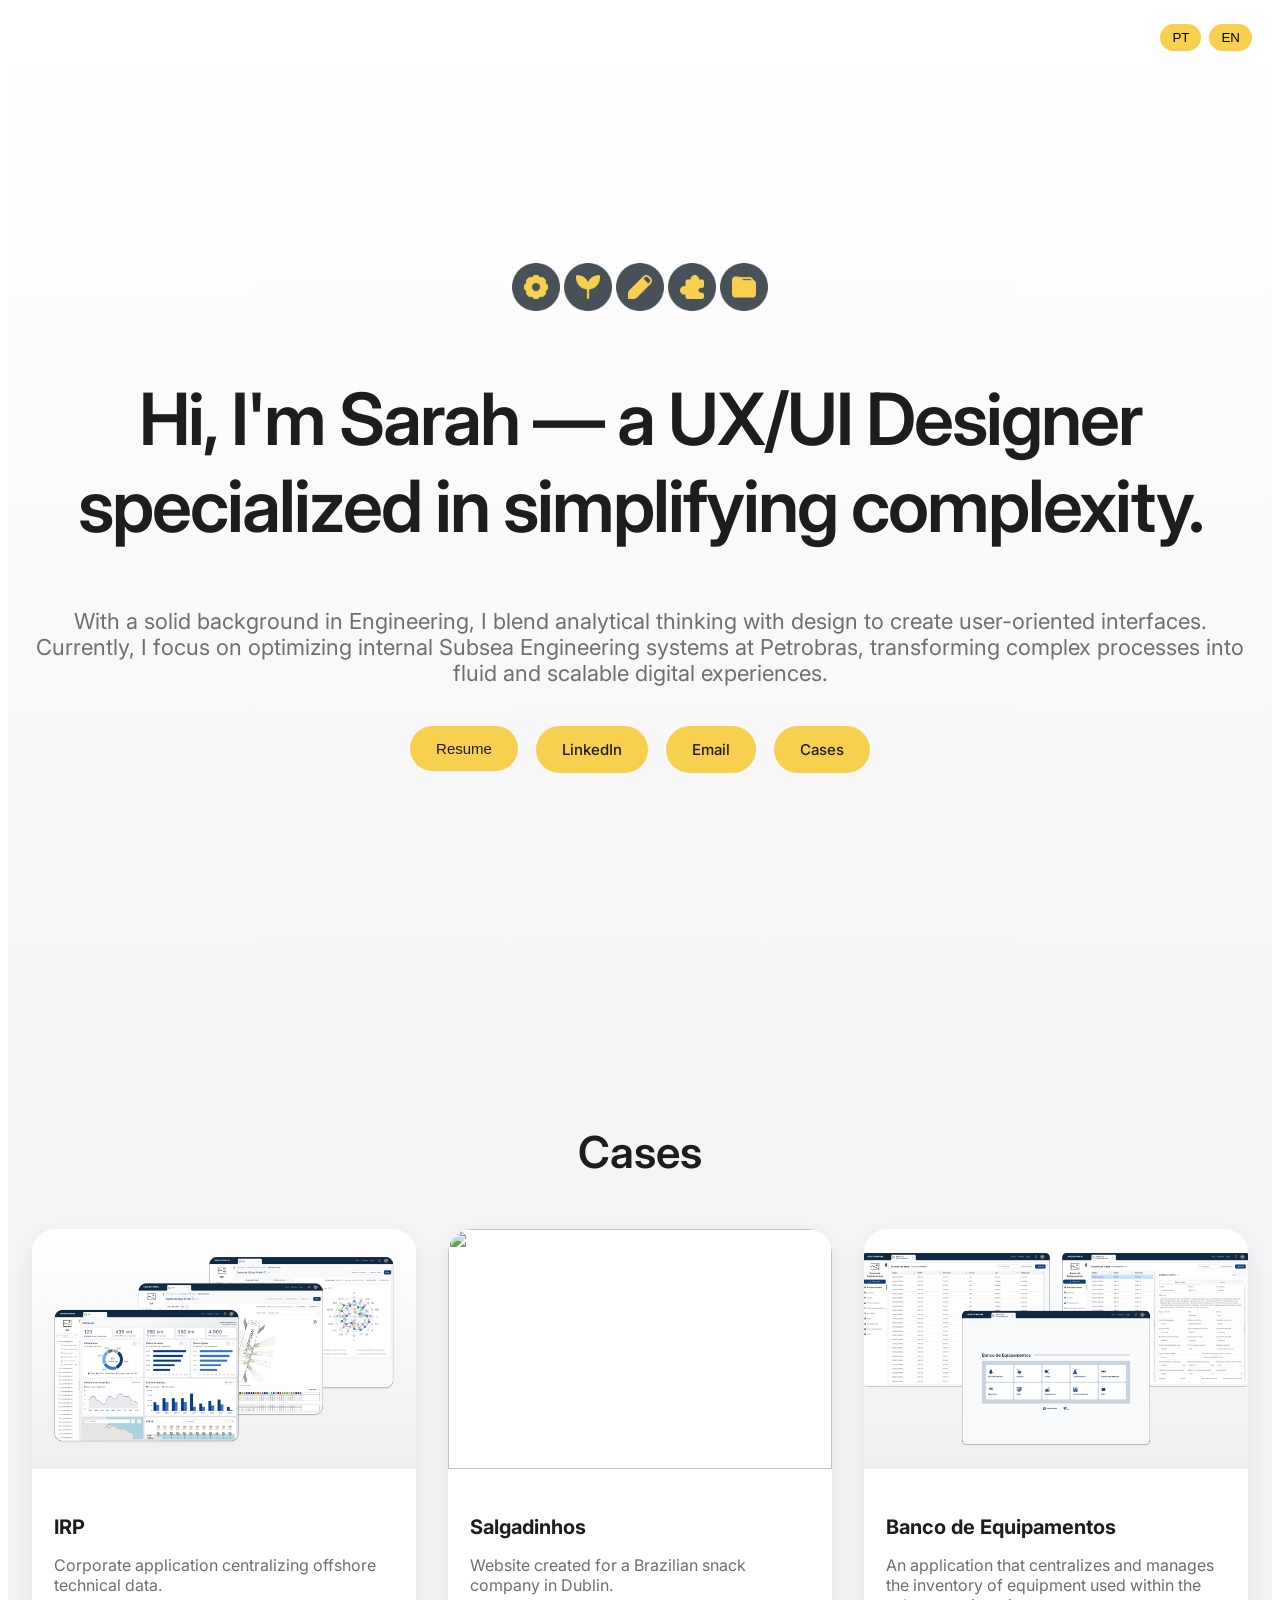
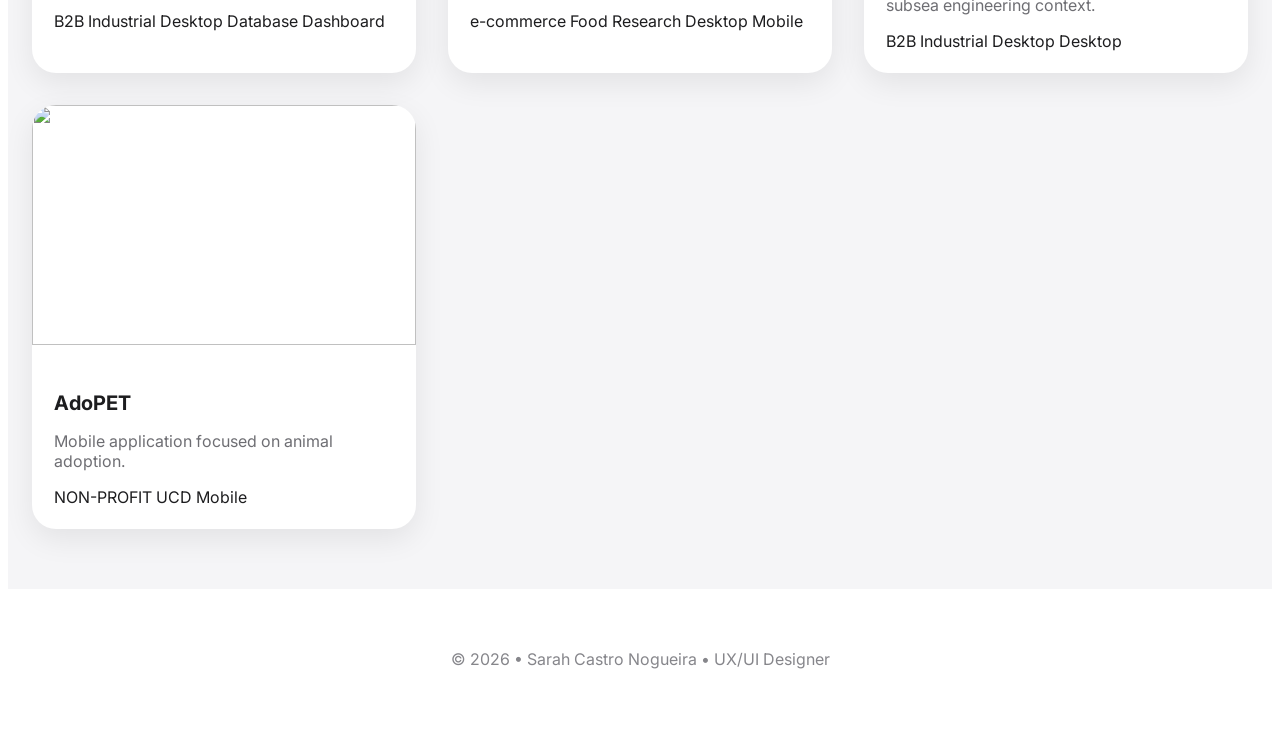
==== index.html @ 585e1e1d "Update index.html" ====
<!DOCTYPE html>
<html lang="pt-br">
<head>
  <meta charset="UTF-8" />
  <meta name="viewport" content="width=device-width, initial-scale=1.0" />
  <title>Sarah Castro Nogueira • UX/UI Designer</title>
  <link rel="icon" type="image/png" href="favicon.png">

  <link href="https://fonts.googleapis.com/css2?family=Inter:wght@300;400;500;600&display=swap" rel="stylesheet">
  <link rel="stylesheet" href="style.css">
</head>

<body>

<div class="lang-switch">
  <button onclick="setLanguage('pt')">PT</button>
  <button onclick="setLanguage('en')">EN</button>
</div>

<section class="hero">
  <div class="container">

    <div class="icon-row">
      <img src="image-Engineering.png">
      <img src="image-Sustainability.png">
      <img src="image-Design.png">
      <img src="image-Solutions.png">
      <img src="image-Management.png">
    </div>

    <h1 data-i18n="hero_title"></h1>
    <p data-i18n="hero_sub"></p>

    <div class="hero-actions">
            <div class="dropdown">
  <button class="dropbtn" data-i18n="cv">Resume</button>
    <div class="dropdown-content">
    <a href="https://drive.google.com/file/d/1L46-MlO4tHDO_72W3i-Ymwg4G2fMyzJW/view?usp=sharing" target="_blank">Português</a>
    <a href="https://drive.google.com/file/d/1oQ5038SwBRuhXYV5HPXPk_GtDbS1uqzY/view?usp=sharing" target="_blank">English</a>
  </div>
</div>
      <a href="https://www.linkedin.com/in/sarahcnog/" target="_blank" class="btn primary" data-i18n="linkedin"></a>
      <a href="mailto:sarahcnog@gmail.com" class="btn primary" data-i18n="email"></a>
      <a class="btn primary" href="#cases" data-i18n="explore">Cases</a>
    </div>

  </div>
</section>

<section class="projects" id="cases">
  <div class="container">
    <h2 class="section-title" data-i18n="projects"></h2>

    <div class="projects-grid">

      <div class="card">
        <a href="https://www.figma.com/proto/NJnjLBftDv7B8XR4cuwBN4/Portfolio---Sarah-Castro-Nogueira?page-id=55%3A22857&node-id=567-23950&p=f&viewport=1356%2C630%2C0.16&t=QEoSPjgfVkLQR8lM-1&scaling=min-zoom&content-scaling=fixed&starting-point-node-id=567%3A23950&show-proto-sidebar=1" target="_blank">
          <img src="project-irp.png">
        </a>
        <div class="card-content">
          <h3 data-i18n="proj5_title"></h3>
          <p data-i18n="proj5_desc"></p>
          <div class="tags">
            <span class="tag1">B2B</span>
  <span class="tag2">Industrial</span>
             <span class="tag3">Desktop</span>
  <span class="tag4">Database</span>
  <span class="tag5">Dashboard</span>
</div>
        </div>
      </div>

      <div class="card">
        <a href="https://www.figma.com/proto/NJnjLBftDv7B8XR4cuwBN4/Portfolio---Sarah-Castro-Nogueira?page-id=9%3A4059&node-id=9-4077&p=f&viewport=492%2C362%2C0.03&t=E2suJfeJbgBJaHYk-1&scaling=min-zoom&content-scaling=fixed&starting-point-node-id=9%3A4077&show-proto-sidebar=1" target="_blank">
          <img src="project-salgadinhos.png">
        </a>
        <div class="card-content">
          <h3 data-i18n="proj4_title"></h3>
          <p data-i18n="proj4_desc"></p>
           <div class="tags">
          <span class="tag1">e-commerce</span>
  <span class="tag2">Food</span>
             <span class="tag3">Research</span>
  <span class="tag4">Desktop</span>
  <span class="tag5">Mobile</span>
</div>
        </div>
      </div>

            <div class="card">
        <a href="https://www.figma.com/proto/NJnjLBftDv7B8XR4cuwBN4/Portfolio---Sarah-Castro-Nogueira?page-id=59%3A26828&node-id=794-104175&viewport=2172%2C4866%2C0.56&t=kW4NEYC1IwW0KfHO-1&scaling=min-zoom&content-scaling=fixed&starting-point-node-id=794%3A104175&show-proto-sidebar=1" target="_blank">
          <img src="project-bancodeequipamentos.png">
        </a>
        <div class="card-content">
          <h3 data-i18n="proj2_title"></h3>
          <p data-i18n="proj2_desc"></p>
          <div class="tags">
          <span class="tag1">B2B</span>
  <span class="tag2">Industrial</span>
             <span class="tag3">Desktop</span>
  <span class="tag4">Desktop</span>
</div>
        </div>
      </div>

      <div class="card">
        <a href="https://www.figma.com/proto/NJnjLBftDv7B8XR4cuwBN4/Portfolio---Sarah-Castro-Nogueira?page-id=70%3A24372&node-id=140-18151&p=f&viewport=604%2C309%2C0.02&t=1E8a7BZuE2roXw9u-1&scaling=min-zoom&content-scaling=fixed&starting-point-node-id=140%3A18151&show-proto-sidebar=1" target="_blank">
          <img src="project-adopet.png">
        </a>
        <div class="card-content">
          <h3 data-i18n="proj1_title"></h3>
          <p data-i18n="proj1_desc"></p>
          <div class="tags">
          <span class="tag1">NON-PROFIT</span>
  <span class="tag2">UCD</span>
             <span class="tag3">Mobile</span>
</div>
        </div>
      </div>

    </div>
  </div>
</section>

<footer>© 2026 • Sarah Castro Nogueira • UX/UI Designer</footer>

<script>
const translations = {
  en: {
    hero_title: "Hi, I'm Sarah — a UX/UI Designer specialized in simplifying complexity.",
    hero_sub: "With a solid background in Engineering, I blend analytical thinking with design to create user-oriented interfaces. Currently, I focus on optimizing internal Subsea Engineering systems at Petrobras, transforming complex processes into fluid and scalable digital experiences.",
    cv: "Resume",
    linkedin: "LinkedIn",
    email: "Email",
    projects: "Cases",
    explore: "Cases",
    proj1_title: "AdoPET",
    proj1_desc: "Mobile application focused on animal adoption.",
    proj2_title: "Banco de Equipamentos",
    proj2_desc: "An application that centralizes and manages the inventory of equipment used within the subsea engineering context.",
    proj3_title: "Subsea Power",
    proj3_desc: "Text",
    proj4_title: "Salgadinhos",
    proj4_desc: "Website created for a Brazilian snack company in Dublin.",
    proj5_title: "IRP",
    proj5_desc: "Corporate application centralizing offshore technical data.",
    proj6_title: "Insumos",
    proj6_desc: "Text",
    proj8_title: "Painel de Tecnologias",
    proj8_desc: "Text",
  },
  pt: {
    hero_title: "Oi, eu sou a Sarah — UX/UI Designer especializada em simplificar a complexidade.",
    hero_sub: "Com base sólida em Engenharia, uno o pensamento analítico ao design para criar interfaces orientadas a usuários. Atualmente, foco em otimizar sistemas internos de Engenharia Submarina na Petrobras, transformando processos complexos em experiências digitais fluidas e escaláveis.",
    cv: "Currículo",
    linkedin: "LinkedIn",
    email: "E-mail",
    projects: "Cases",
    explore: "Cases",
    proj1_title: "AdoPET",
    proj1_desc: "Aplicativo mobile focado em adoção de animais.",
    proj2_title: "Banco de Equipamentos",
    proj2_desc: "Aplicação que centraliza e gerencia o acervo de equipamentos utilizados no contexto da engenharia submarina.",
    proj3_title: "Subsea Power",
    proj3_desc: "Texto",
    proj4_title: "Salgadinhos",
    proj4_desc: "Site criado para uma empresa brasileira de salgados em Dublin.",
    proj5_title: "IRP",
    proj5_desc: "Aplicação corporativa para centralização de dados técnicos offshore.",
    proj6_title: "Insumos",
    proj6_desc: "Texto",
    proj7_title: "Módulo Conceitual",
    proj7_desc: "Texto",
    proj8_title: "Painel de Tecnologias",
    proj8_desc: "Texto",
  }
};

function setLanguage(lang) {
  document.querySelectorAll("[data-i18n]").forEach(el => {
    const key = el.getAttribute("data-i18n");
    el.innerText = translations[lang][key];
  });
  localStorage.setItem("lang", lang);
}

setLanguage(localStorage.getItem("lang") || "en");
</script>

</body>
</html>
---- style.css ----
body {
      font-family: -apple-system, BlinkMacSystemFont, 'Inter', sans-serif;
      background: #ffffff;
      color: #1d1d1f;
      -webkit-font-smoothing: antialiased;
      overflow-x: hidden;
    }

    section {
      min-height: 100vh;
      display: flex;
      align-items: center;
      justify-content: center;
      padding: 60px 24px;
    }

    .container {
      max-width: 1400px;
      width: 100%;
      margin: 0 auto;
    }

    /* HERO */
    .hero {
      text-align: center;
      background: linear-gradient(180deg, #ffffff 0%, #f5f5f7 100%);
    }

    .hero h1 {
      font-size: 72px;
      font-weight: 600;
      letter-spacing: -2px;
    }

    .hero p {
      font-size: 22px;
      color: #6e6e73;
      margin-top: 24px;
      margin-inline: auto;
    }

    .hero-actions {
      margin-top: 40px;
      display: flex;
      justify-content: center;
      gap: 18px;
      flex-wrap: wrap;
    }

.icon-row {
  gap: 16px; /* espaço entre ícones */
  align-items: center;
}

.icon-row img {
  width: 48px;  /* tamanho do ícone */
  height: 48px;
  object-fit: contain;
}

    .btn {
      padding: 14px 26px;
      border-radius: 999px;
      font-size: 15px;
      font-weight: 500;
      text-decoration: none;
      transition: all 0.25s ease;
    }

    .btn.primary { background: #F8D04F; color: #1d1d1f; }
    .btn.secondary { border: 1px solid #d2d2d7; color: #1d1d1f; }
    .btn.ghost { color: #F8D04F; }

    .btn:hover { transform: translateY(-8px); }

.dropdown {
  position: relative;
  display: inline-block;
}

.dropbtn {
  background-color: #F8D04F;
  color: #1d1d1f;
  padding: 14px 26px;
  border: none;
  cursor: pointer;
  font-size: 15px;
      font-weight: 500;
  border-radius: 999px;
}

.dropdown-content {
  display: none;
  position: absolute;
  top: calc(100% + 4px); /* <-- cria espaço de 10px */
  left: 50%;
  transform: translateX(-50%);
  background-color: white;
  min-width: 140px;
  box-shadow: 0 8px 16px rgba(0,0,0,0.1);
  border-radius: 24px;
  overflow: hidden;
  text-align: center;
  font-size: 15px;
}

.dropdown-content a {
  background-color: #F8D04F;
  color: #1d1d1f;
  padding: 14px 26px;
  display: block;
  text-decoration: none;
}

.dropdown-content a:hover {
  background-color: #1d1d1f;
  color: #F8D04F;
}

.dropdown:hover { 
  transform: translateY(-8px);
}

.dropdown:hover .dropdown-content { 
  display: block;
}

    .section-title {
      font-size: 44px;
      font-weight: 600;
      text-align: center;
      margin-bottom: 50px;
    }

    /* PROJECTS */
    .projects { background: #f5f5f7; }

    .projects-grid {
      display: grid;
      grid-template-columns: repeat(3, 1fr);
      gap: 32px;
    }

    .card {
      background: #fff;
      border-radius: 24px;
      overflow: hidden;
      box-shadow: 0 10px 30px rgba(0,0,0,0.08);
      transition: .3s;
    }

    .card:hover { transform: translateY(-8px); }

    .card img { width: 100%; height: 240px; object-fit: cover; }

    .card-content { padding: 22px; }
    .card h3 { font-size: 20px; margin-bottom: 6px; }
    .card p { color: #6e6e73; }

.tag {
  background: white;
  color: #747474;
  padding: 6px 12px;
  border-radius: 50px;
  border: 1px solid #747474;
  font-size: 11px;
  letter-spacing: 0.5px;
  text-transform: uppercase;
}

    /* WHAT */
    .what-grid {
      display: grid;
      grid-template-columns: repeat(3, 1fr);
      gap: 28px;
    }

    .what-item {
      padding: 28px;
      border-radius: 20px;
      background: #fafafa;
      border: 1px solid #e5e5e7;
    }

    /* HOW */
    .how { background: #f5f5f7; }

    .steps {
      display: grid;
      grid-template-columns: repeat(4, 1fr);
      gap: 24px;
    }

    .step {
      background: #fff;
      border-radius: 20px;
      padding: 24px;
      border: 1px solid #e5e5e7;
    }

    /* ABOUT */
    .about p {
      font-size: 26px;
      text-align: center;
      max-width: 800px;
      margin: auto;
    }

    footer {
      text-align: center;
      padding: 60px 20px;
      color: #86868b;
    }

    /* LANGUAGE SWITCH */
    .lang-switch {
      position: fixed;
      top: 24px;
      right: 28px;
      display: flex;
      gap: 8px;
    }

    .lang-switch button {
      border: none;
      background: #F8D04F;
      padding: 6px 12px;
      border-radius: 999px;
      cursor: pointer;
    }

    .lang-switch button:hover {
      background: #485157;
      color: #F8D04F;
    }

  .lang-switch button:active {
      background: #485157;
      color: #F8D04F;
    }
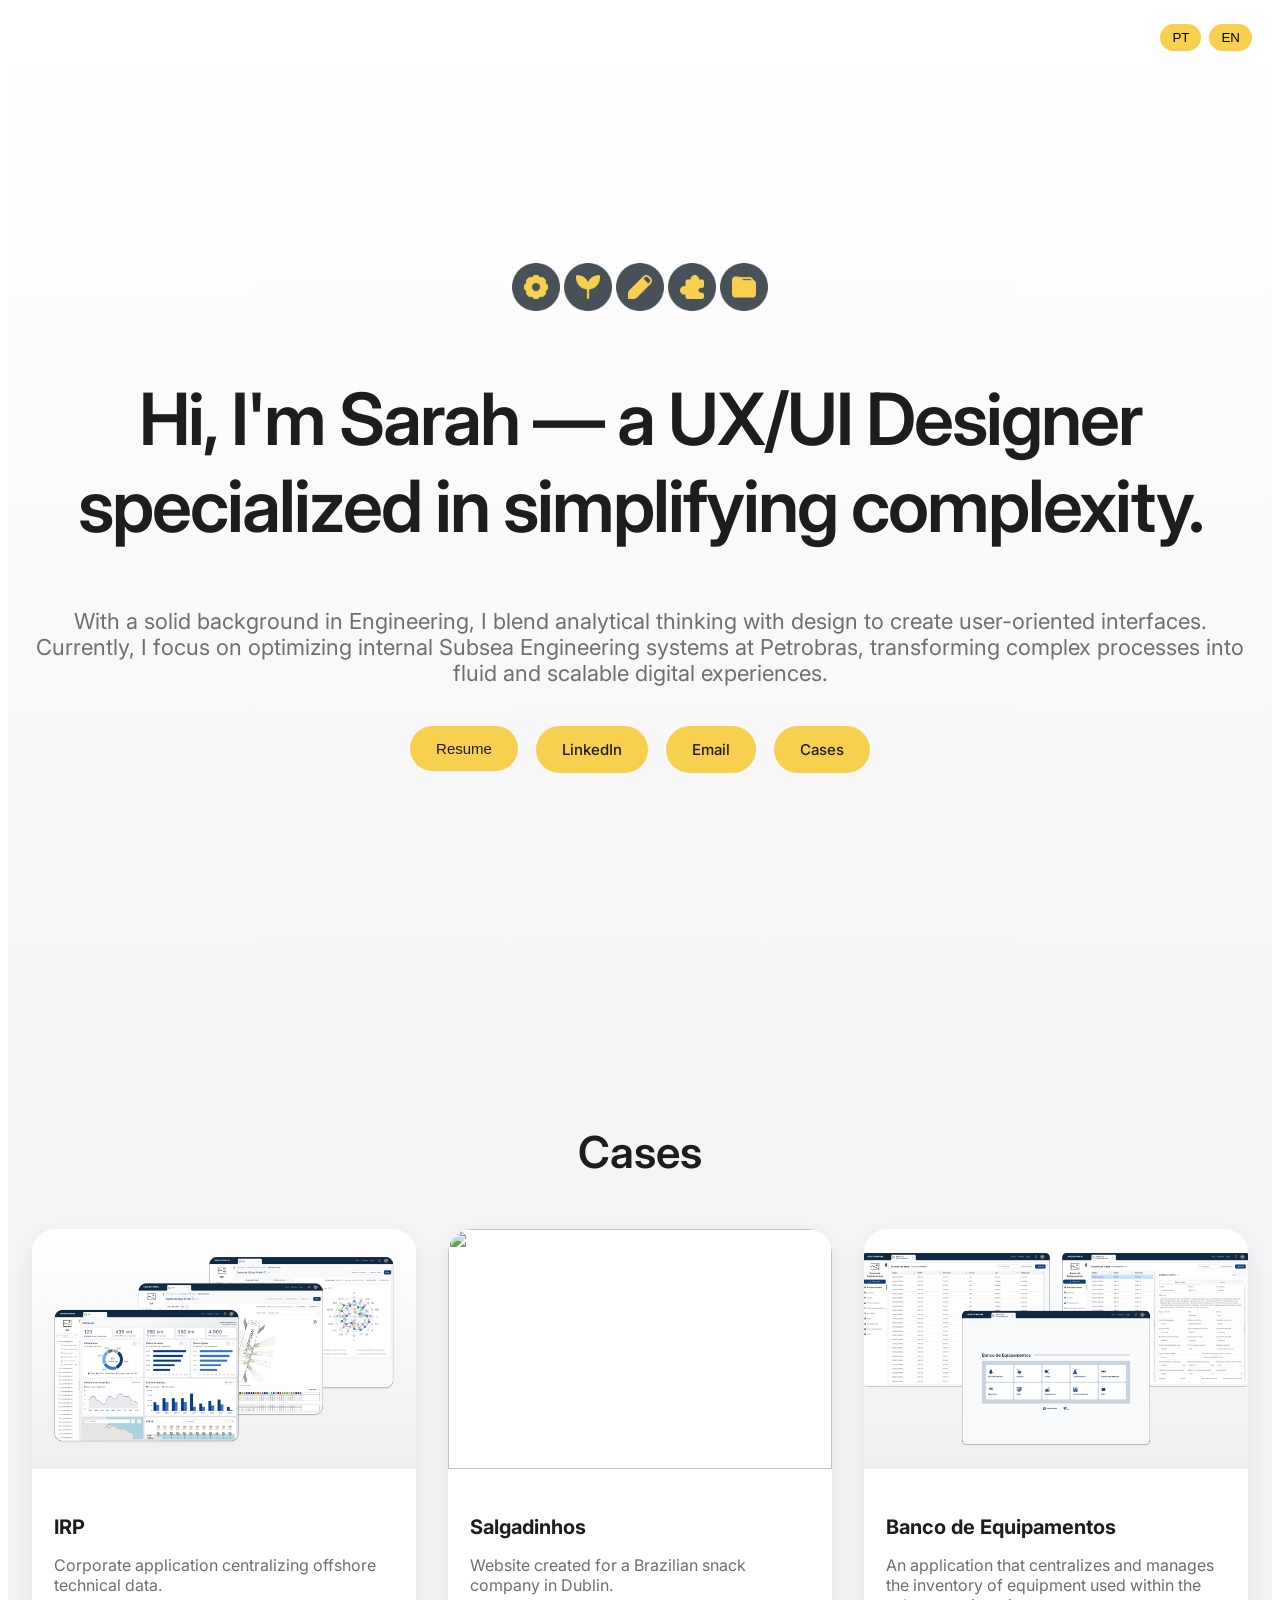
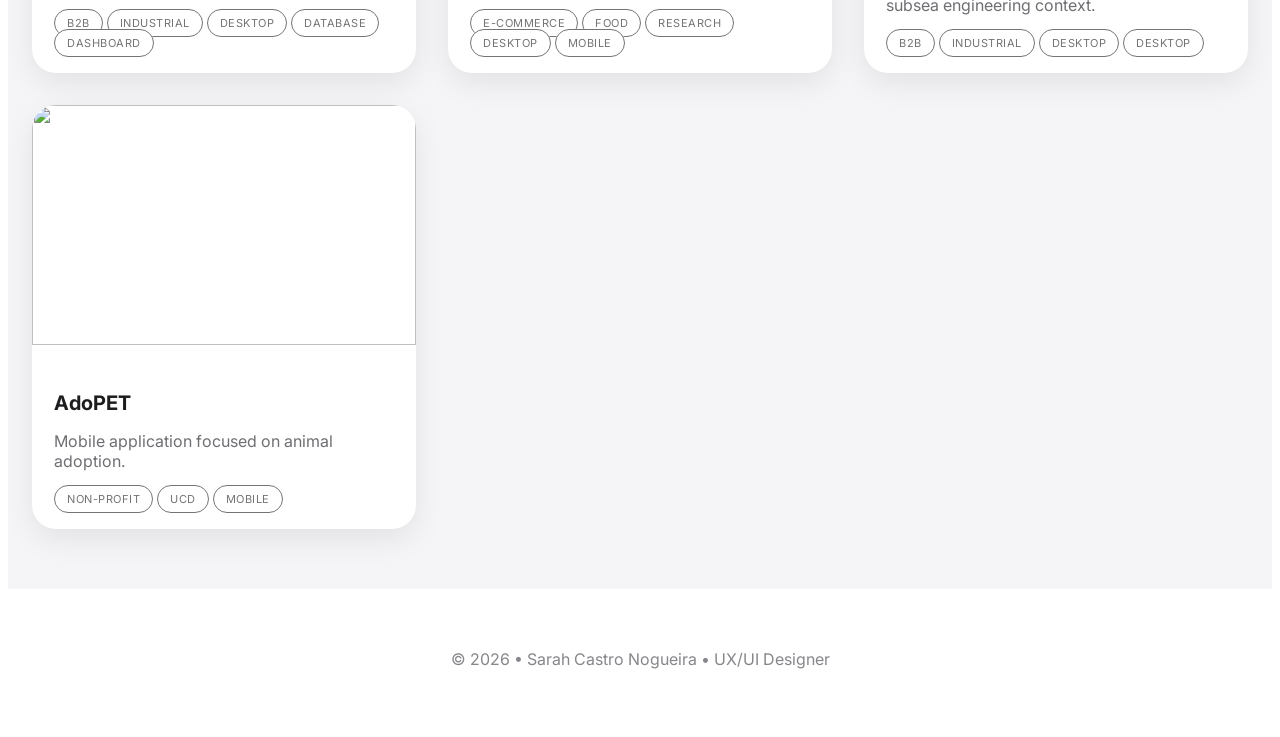
==== commit d7e6717e: "Update index.html" ====
--- a/index.html
+++ b/index.html
@@ -61,11 +61,11 @@
           <h3 data-i18n="proj5_title"></h3>
           <p data-i18n="proj5_desc"></p>
           <div class="tags">
-            <span class="tag1">B2B</span>
-  <span class="tag2">Industrial</span>
-             <span class="tag3">Desktop</span>
-  <span class="tag4">Database</span>
-  <span class="tag5">Dashboard</span>
+            <span class="tag">B2B</span>
+  <span class="tag">Industrial</span>
+             <span class="tag">Desktop</span>
+  <span class="tag">Database</span>
+  <span class="tag">Dashboard</span>
 </div>
         </div>
       </div>
@@ -78,11 +78,11 @@
           <h3 data-i18n="proj4_title"></h3>
           <p data-i18n="proj4_desc"></p>
            <div class="tags">
-          <span class="tag1">e-commerce</span>
-  <span class="tag2">Food</span>
-             <span class="tag3">Research</span>
-  <span class="tag4">Desktop</span>
-  <span class="tag5">Mobile</span>
+          <span class="tag">e-commerce</span>
+  <span class="tag">Food</span>
+             <span class="tag">Research</span>
+  <span class="tag">Desktop</span>
+  <span class="tag">Mobile</span>
 </div>
         </div>
       </div>
@@ -95,10 +95,10 @@
           <h3 data-i18n="proj2_title"></h3>
           <p data-i18n="proj2_desc"></p>
           <div class="tags">
-          <span class="tag1">B2B</span>
-  <span class="tag2">Industrial</span>
-             <span class="tag3">Desktop</span>
-  <span class="tag4">Desktop</span>
+          <span class="tag">B2B</span>
+  <span class="tag">Industrial</span>
+             <span class="tag">Desktop</span>
+  <span class="tag">Desktop</span>
 </div>
         </div>
       </div>
@@ -111,9 +111,9 @@
           <h3 data-i18n="proj1_title"></h3>
           <p data-i18n="proj1_desc"></p>
           <div class="tags">
-          <span class="tag1">NON-PROFIT</span>
-  <span class="tag2">UCD</span>
-             <span class="tag3">Mobile</span>
+          <span class="tag">NON-PROFIT</span>
+  <span class="tag">UCD</span>
+             <span class="tag">Mobile</span>
 </div>
         </div>
       </div>
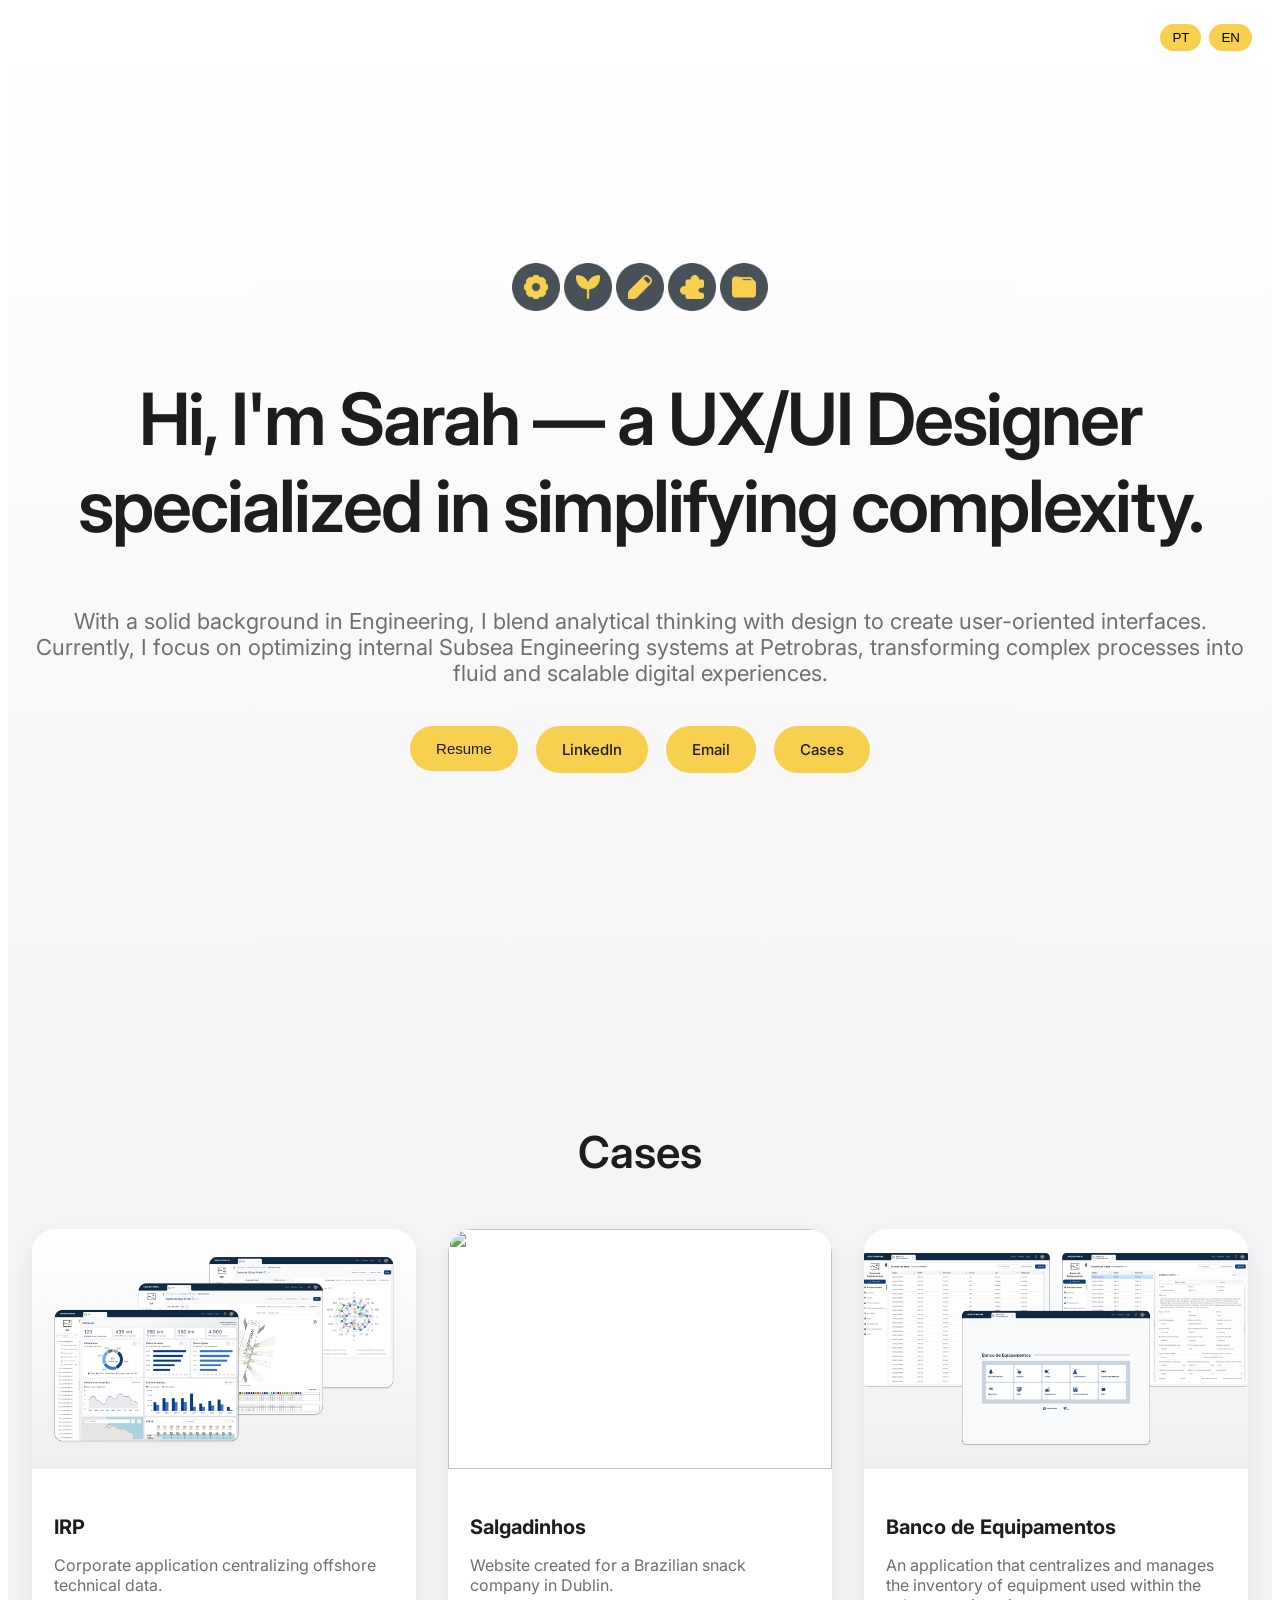
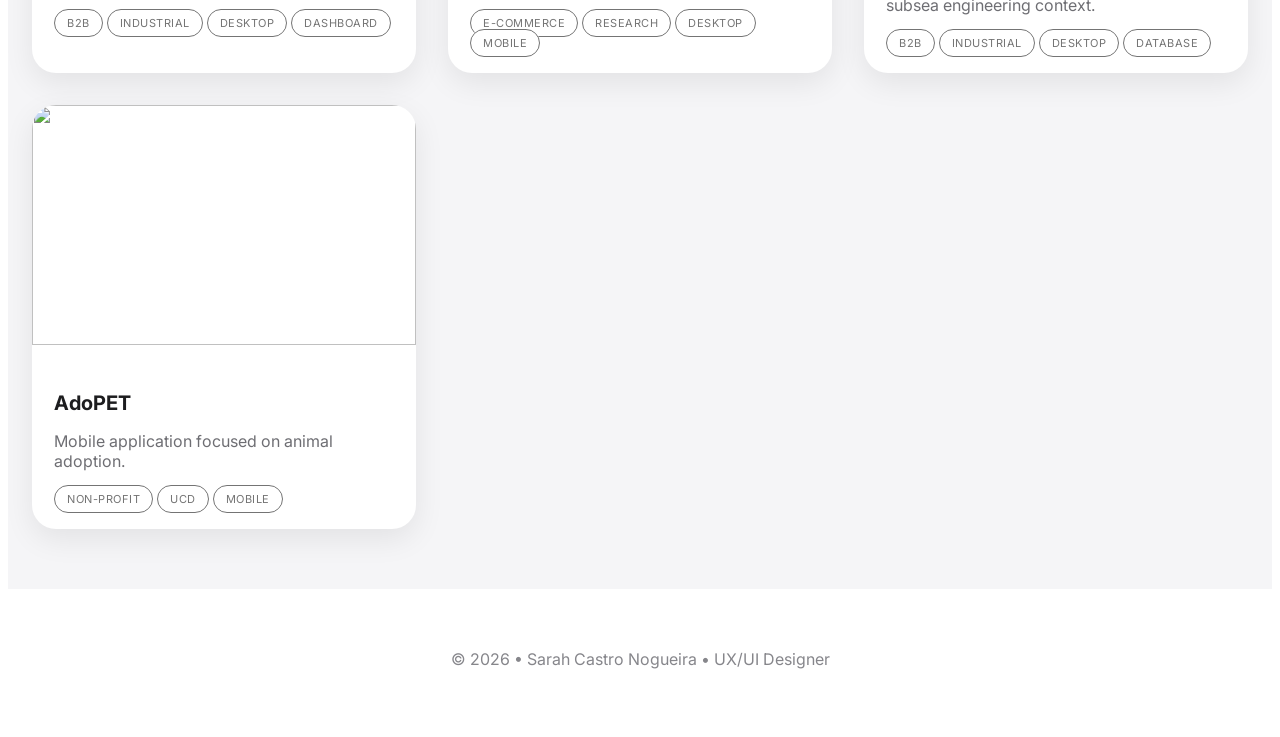
==== commit 8ff70cce: "Update index.html" ====
--- a/index.html
+++ b/index.html
@@ -64,7 +64,6 @@
             <span class="tag">B2B</span>
   <span class="tag">Industrial</span>
              <span class="tag">Desktop</span>
-  <span class="tag">Database</span>
   <span class="tag">Dashboard</span>
 </div>
         </div>
@@ -79,7 +78,6 @@
           <p data-i18n="proj4_desc"></p>
            <div class="tags">
           <span class="tag">e-commerce</span>
-  <span class="tag">Food</span>
              <span class="tag">Research</span>
   <span class="tag">Desktop</span>
   <span class="tag">Mobile</span>
@@ -98,7 +96,7 @@
           <span class="tag">B2B</span>
   <span class="tag">Industrial</span>
              <span class="tag">Desktop</span>
-  <span class="tag">Desktop</span>
+  <span class="tag">Database</span>
 </div>
         </div>
       </div>
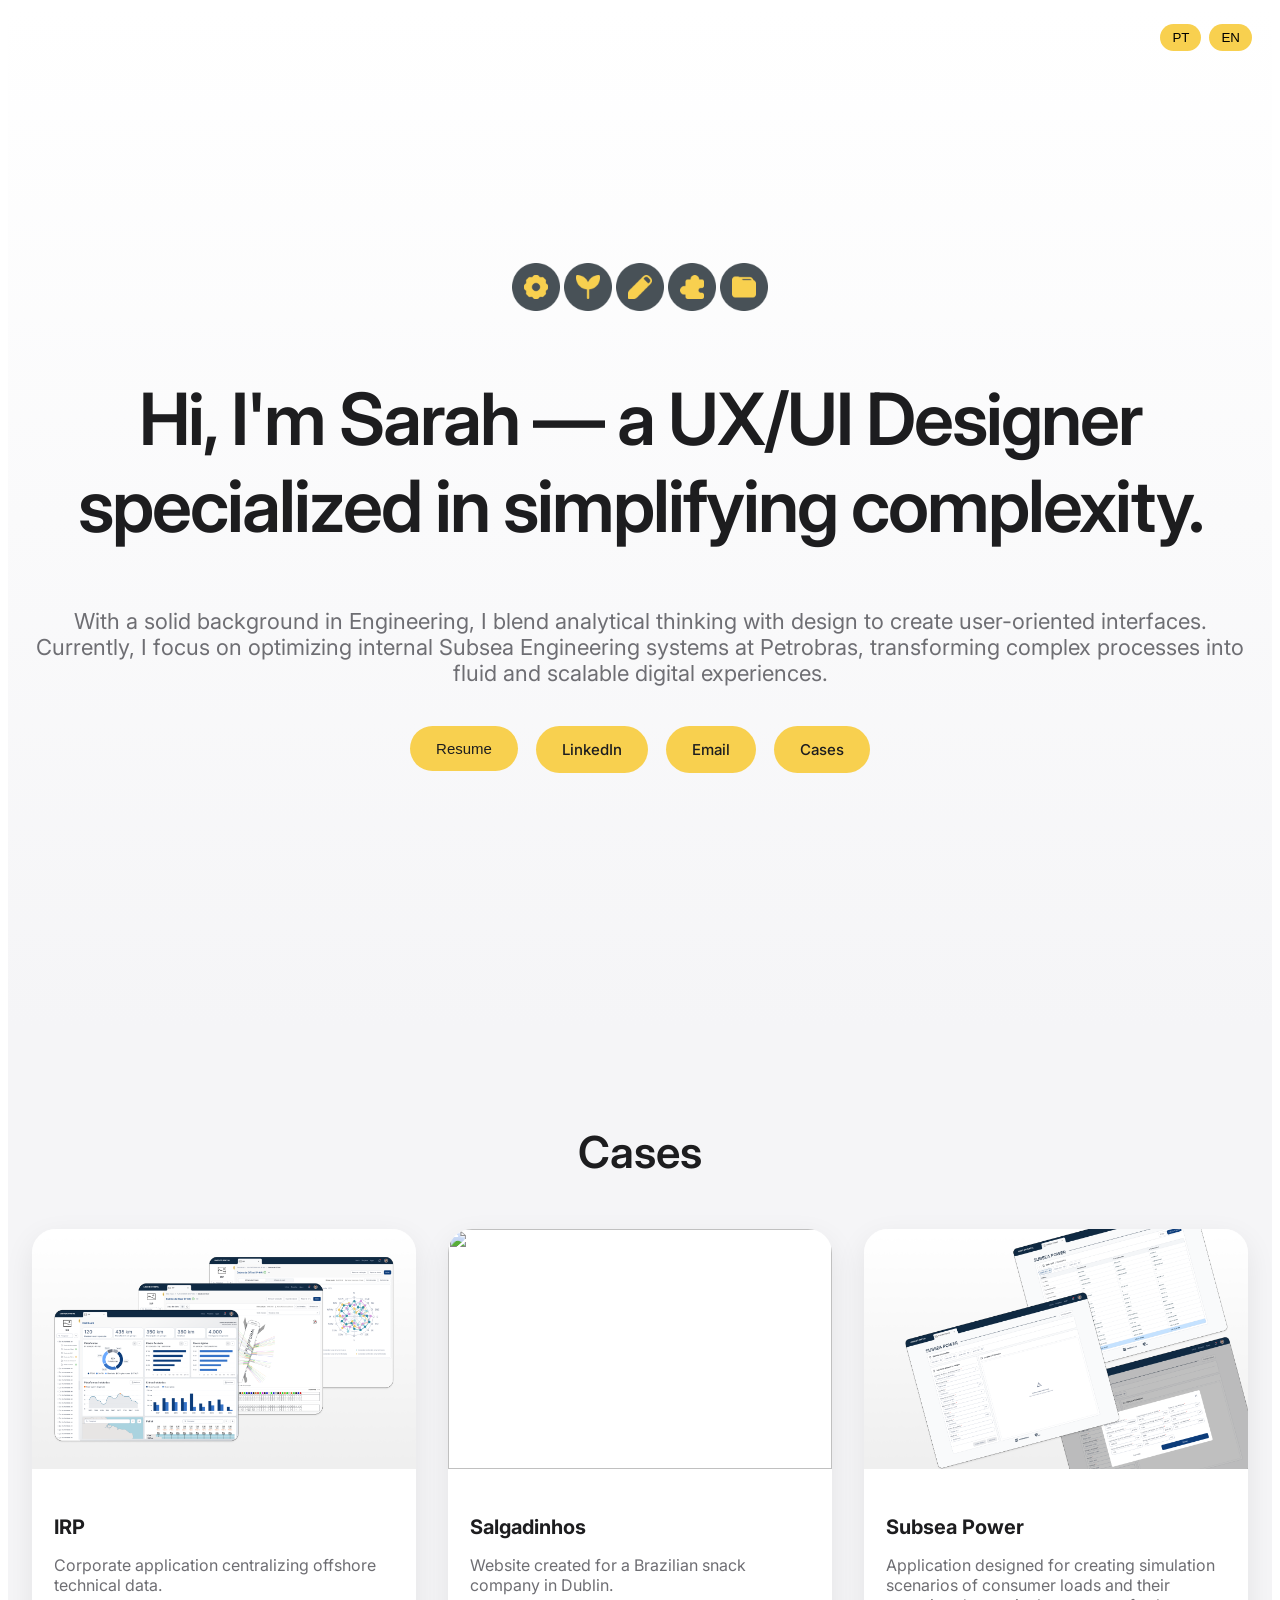
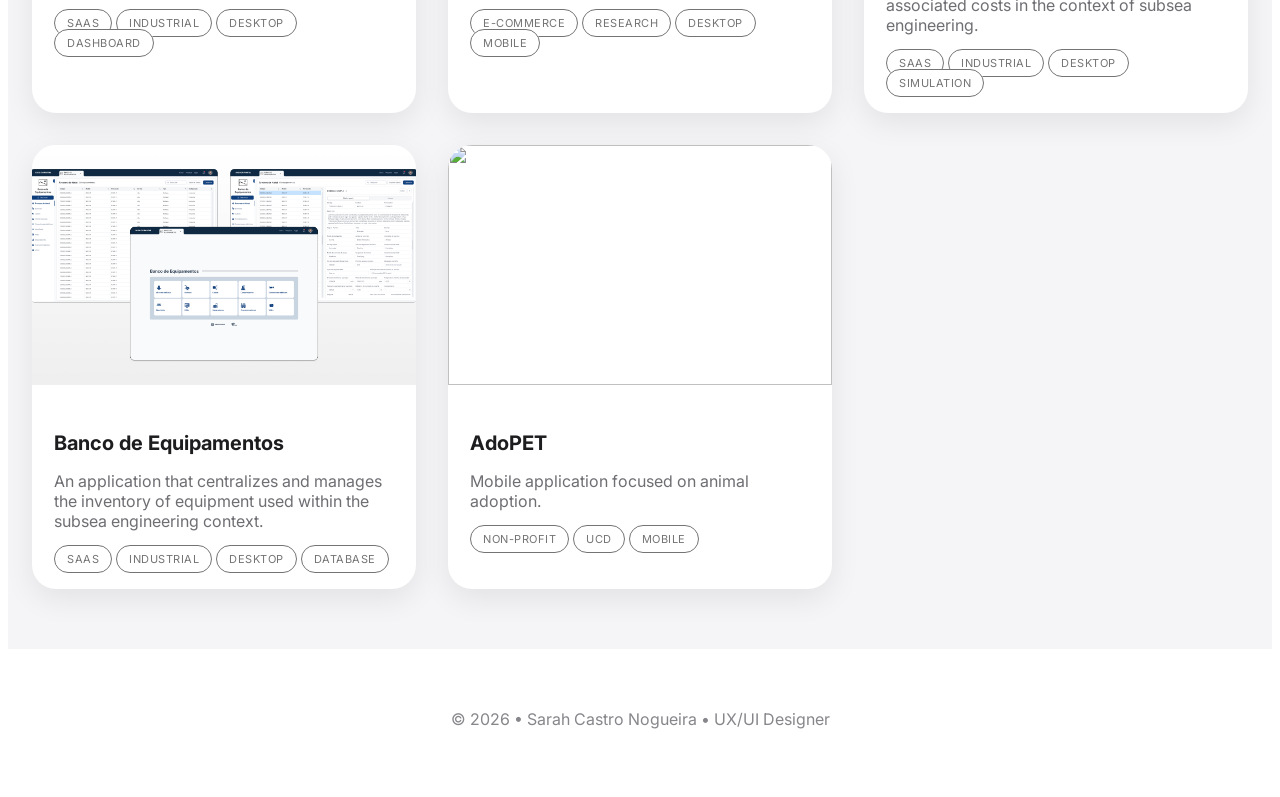
==== commit e2ed959c: "Update index.html" ====
--- a/index.html
+++ b/index.html
@@ -61,7 +61,7 @@
           <h3 data-i18n="proj5_title"></h3>
           <p data-i18n="proj5_desc"></p>
           <div class="tags">
-            <span class="tag">B2B</span>
+            <span class="tag">SaaS</span>
   <span class="tag">Industrial</span>
              <span class="tag">Desktop</span>
   <span class="tag">Dashboard</span>
@@ -85,6 +85,22 @@
         </div>
       </div>
 
+      <div class="card">
+        <a href="https://www.figma.com/proto/NJnjLBftDv7B8XR4cuwBN4/Portfolio---Sarah-Castro-Nogueira?page-id=44%3A20288&node-id=847-74568&viewport=3858%2C2975%2C0.34&t=t7wxYEuhjIR8rYTk-1&scaling=min-zoom&content-scaling=fixed&starting-point-node-id=847%3A74568&show-proto-sidebar=1" target="_blank">
+          <img src="project-subseapower.png">
+        </a>
+        <div class="card-content">
+          <h3 data-i18n="proj3_title"></h3>
+          <p data-i18n="proj3_desc"></p>
+          <div class="tags">
+          <span class="tag">SaaS</span>
+  <span class="tag">Industrial</span>
+             <span class="tag">Desktop</span>
+  <span class="tag">Simulation</span>
+</div>
+        </div>
+      </div>
+
             <div class="card">
         <a href="https://www.figma.com/proto/NJnjLBftDv7B8XR4cuwBN4/Portfolio---Sarah-Castro-Nogueira?page-id=59%3A26828&node-id=794-104175&viewport=2172%2C4866%2C0.56&t=kW4NEYC1IwW0KfHO-1&scaling=min-zoom&content-scaling=fixed&starting-point-node-id=794%3A104175&show-proto-sidebar=1" target="_blank">
           <img src="project-bancodeequipamentos.png">
@@ -93,7 +109,7 @@
           <h3 data-i18n="proj2_title"></h3>
           <p data-i18n="proj2_desc"></p>
           <div class="tags">
-          <span class="tag">B2B</span>
+          <span class="tag">SaaS</span>
   <span class="tag">Industrial</span>
              <span class="tag">Desktop</span>
   <span class="tag">Database</span>
@@ -137,7 +153,7 @@
     proj2_title: "Banco de Equipamentos",
     proj2_desc: "An application that centralizes and manages the inventory of equipment used within the subsea engineering context.",
     proj3_title: "Subsea Power",
-    proj3_desc: "Text",
+    proj3_desc: "Application designed for creating simulation scenarios of consumer loads and their associated costs in the context of subsea engineering.",
     proj4_title: "Salgadinhos",
     proj4_desc: "Website created for a Brazilian snack company in Dublin.",
     proj5_title: "IRP",
@@ -160,7 +176,7 @@
     proj2_title: "Banco de Equipamentos",
     proj2_desc: "Aplicação que centraliza e gerencia o acervo de equipamentos utilizados no contexto da engenharia submarina.",
     proj3_title: "Subsea Power",
-    proj3_desc: "Texto",
+    proj3_desc: "Aplicação projetada para criação de cenários de simulação de cargas consumidores e seus custos no contexto de engenharia submarina.",
     proj4_title: "Salgadinhos",
     proj4_desc: "Site criado para uma empresa brasileira de salgados em Dublin.",
     proj5_title: "IRP",
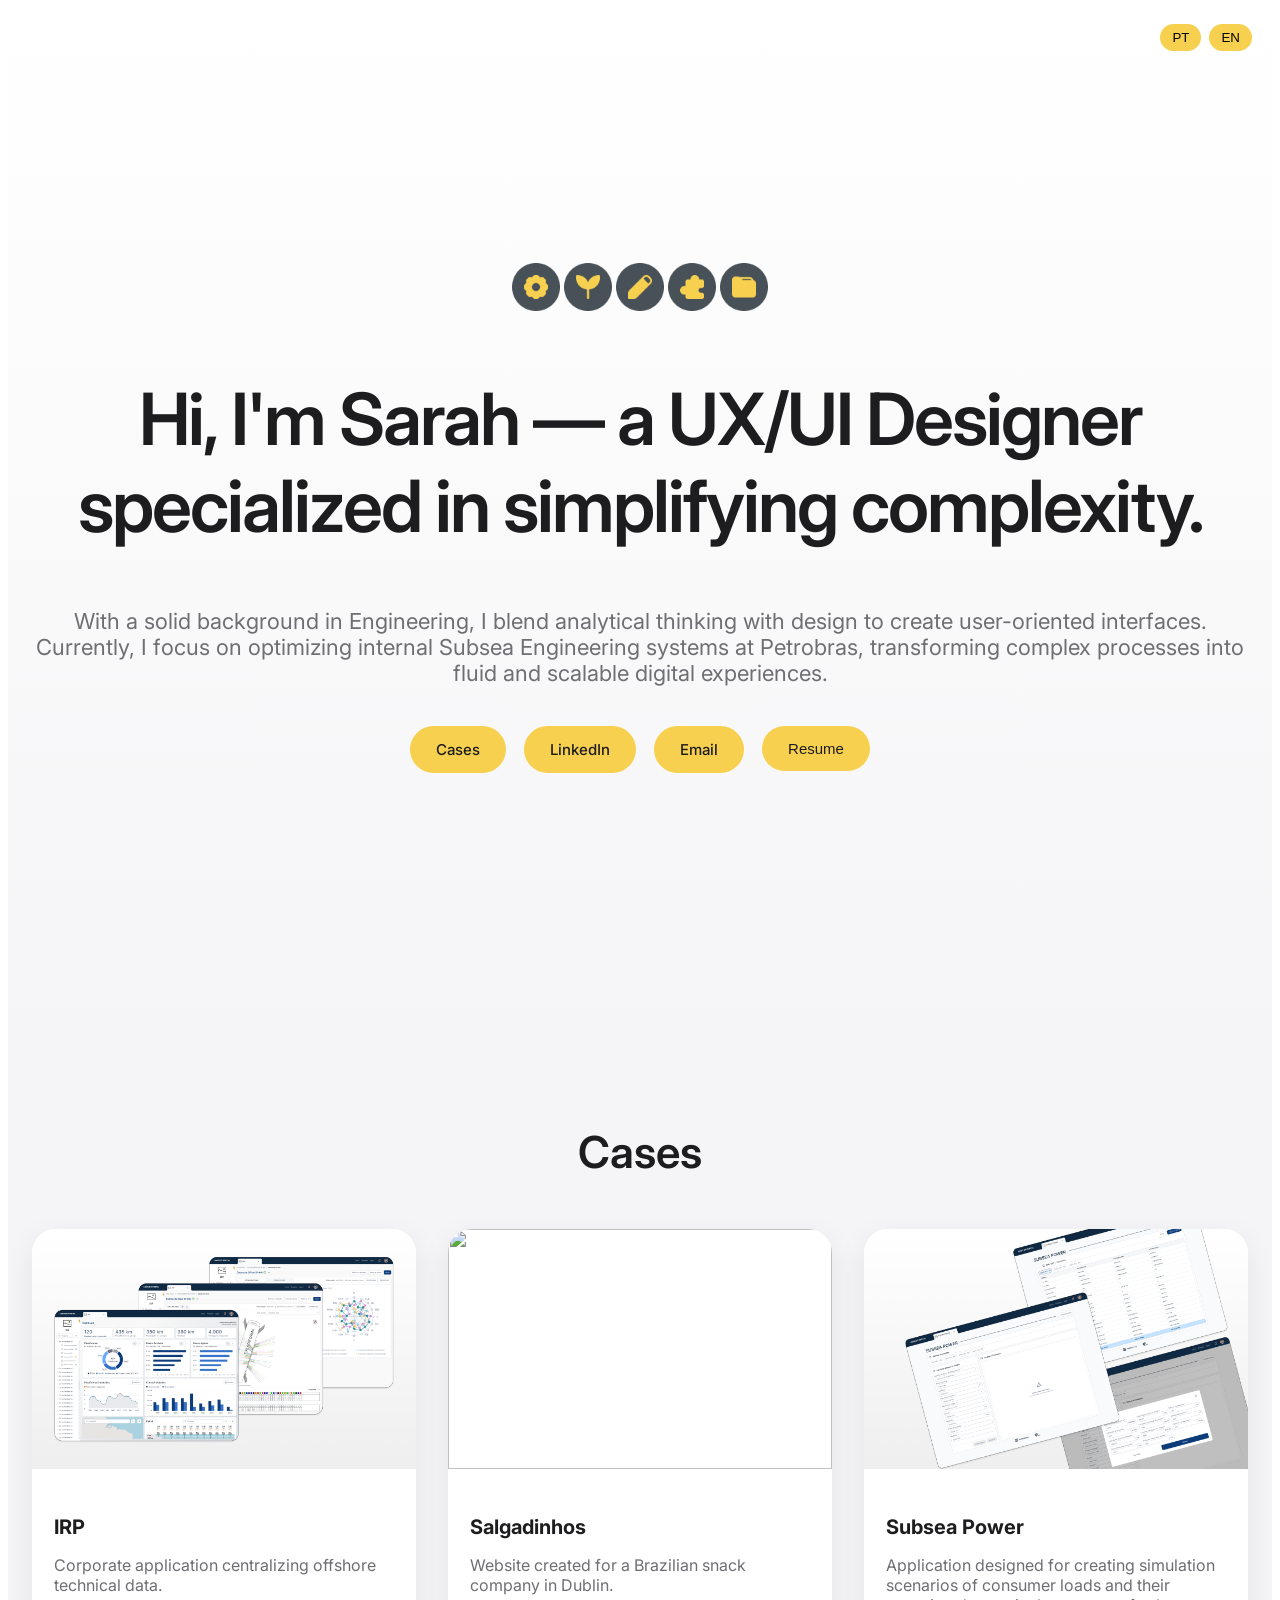
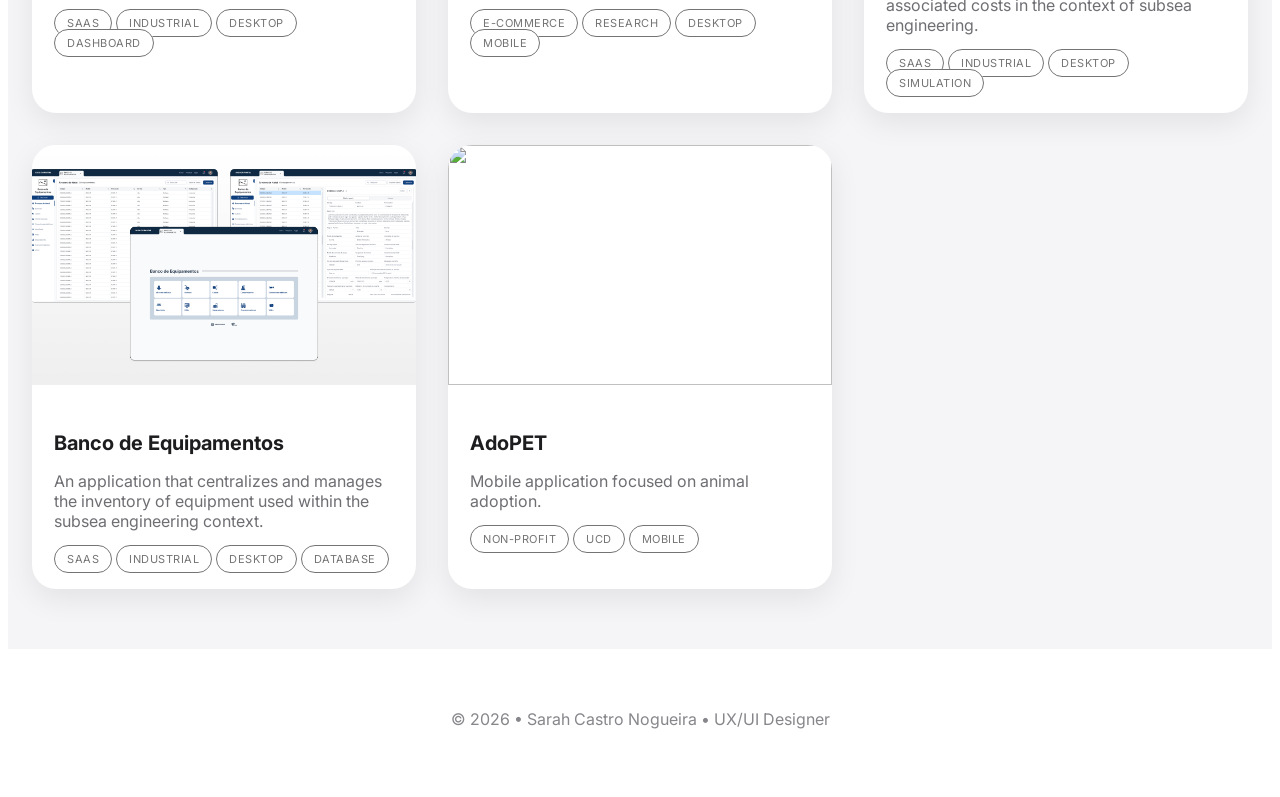
==== commit cf15fe9c: "Update index.html" ====
--- a/index.html
+++ b/index.html
@@ -32,6 +32,9 @@
     <p data-i18n="hero_sub"></p>
 
     <div class="hero-actions">
+    <a class="btn primary" href="#cases" data-i18n="explore">Cases</a>
+      <a href="https://www.linkedin.com/in/sarahcnog/" target="_blank" class="btn primary" data-i18n="linkedin"></a>
+      <a href="mailto:sarahcnog@gmail.com" class="btn primary" data-i18n="email"></a>
             <div class="dropdown">
   <button class="dropbtn" data-i18n="cv">Resume</button>
     <div class="dropdown-content">
@@ -39,9 +42,6 @@
     <a href="https://drive.google.com/file/d/1oQ5038SwBRuhXYV5HPXPk_GtDbS1uqzY/view?usp=sharing" target="_blank">English</a>
   </div>
 </div>
-      <a href="https://www.linkedin.com/in/sarahcnog/" target="_blank" class="btn primary" data-i18n="linkedin"></a>
-      <a href="mailto:sarahcnog@gmail.com" class="btn primary" data-i18n="email"></a>
-      <a class="btn primary" href="#cases" data-i18n="explore">Cases</a>
     </div>
 
   </div>
--- a/style.css
+++ b/style.css
@@ -238,3 +238,130 @@
       background: #485157;
       color: #F8D04F;
     }
+
+  /* ─── RESPONSIVIDADE MOBILE ─── */
+
+  @media (max-width: 768px) {
+
+    /* Hero */
+    .hero h1 {
+      font-size: 36px;
+      letter-spacing: -1px;
+      line-height: 1.2;
+    }
+
+    .hero p {
+      font-size: 16px;
+      margin-top: 16px;
+      padding: 0 8px;
+    }
+
+    .hero-actions {
+      flex-direction: column;
+      align-items: center;
+      gap: 12px;
+      margin-top: 28px;
+    }
+
+    .btn {
+      width: 240px;
+      text-align: center;
+    }
+    
+         .dropbtn {
+      width: 288px;
+      text-align: center;
+    }
+    
+    .dropdown-content {
+       min-width: 240px;}
+
+    /* Ícones */
+    .icon-row {
+      gap: 10px;
+    }
+
+    .icon-row img {
+      width: 36px;
+      height: 36px;
+    }
+
+    /* Section title */
+    .section-title {
+      font-size: 28px;
+      margin-bottom: 32px;
+    }
+
+    /* Cards — coluna única */
+    .projects-grid {
+      grid-template-columns: 1fr;
+      gap: 20px;
+    }
+
+    .card img {
+      height: 200px;
+    }
+
+    .card h3 {
+      font-size: 18px;
+    }
+
+    .card p {
+      font-size: 14px;
+    }
+
+    /* Tags */
+    .tags {
+      display: flex;
+      flex-wrap: wrap;
+      gap: 6px;
+      margin-top: 10px;
+    }
+
+    /* Padding geral das sections */
+    section {
+      padding: 48px 16px;
+    }
+
+    /* Footer */
+    footer {
+      padding: 40px 16px;
+      font-size: 13px;
+    }
+
+    /* Lang switch */
+    .lang-switch {
+      top: 14px;
+      right: 16px;
+    }
+  }
+
+  @media (max-width: 480px) {
+    .hero h1 {
+      font-size: 28px;
+    }
+
+    .hero p {
+      font-size: 15px;
+    }
+  }
+
+  /* ─── TABLET (769px – 1024px) ─── */
+
+  @media (min-width: 769px) and (max-width: 1024px) {
+    .hero h1 {
+      font-size: 52px;
+    }
+
+    .hero p {
+      font-size: 18px;
+    }
+
+    .projects-grid {
+      grid-template-columns: repeat(2, 1fr);
+    }
+
+    .section-title {
+      font-size: 36px;
+    }
+  }
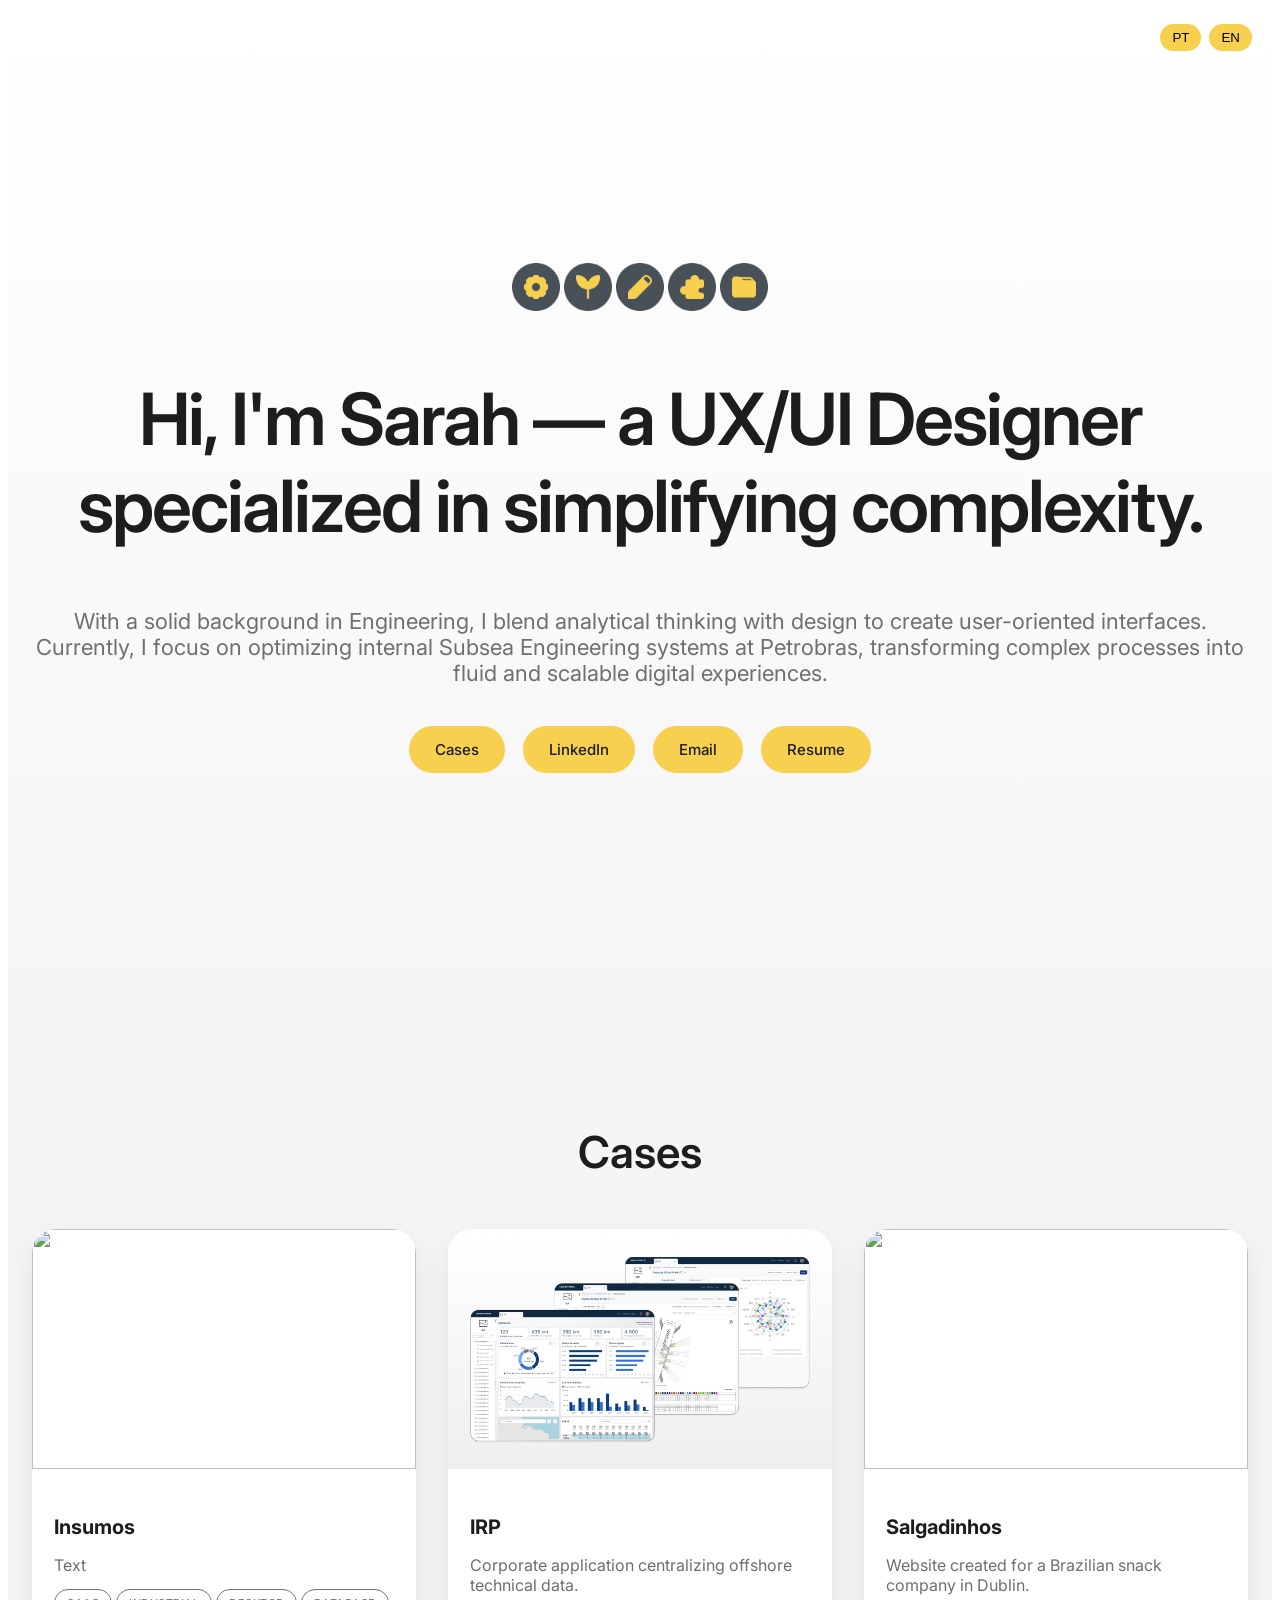
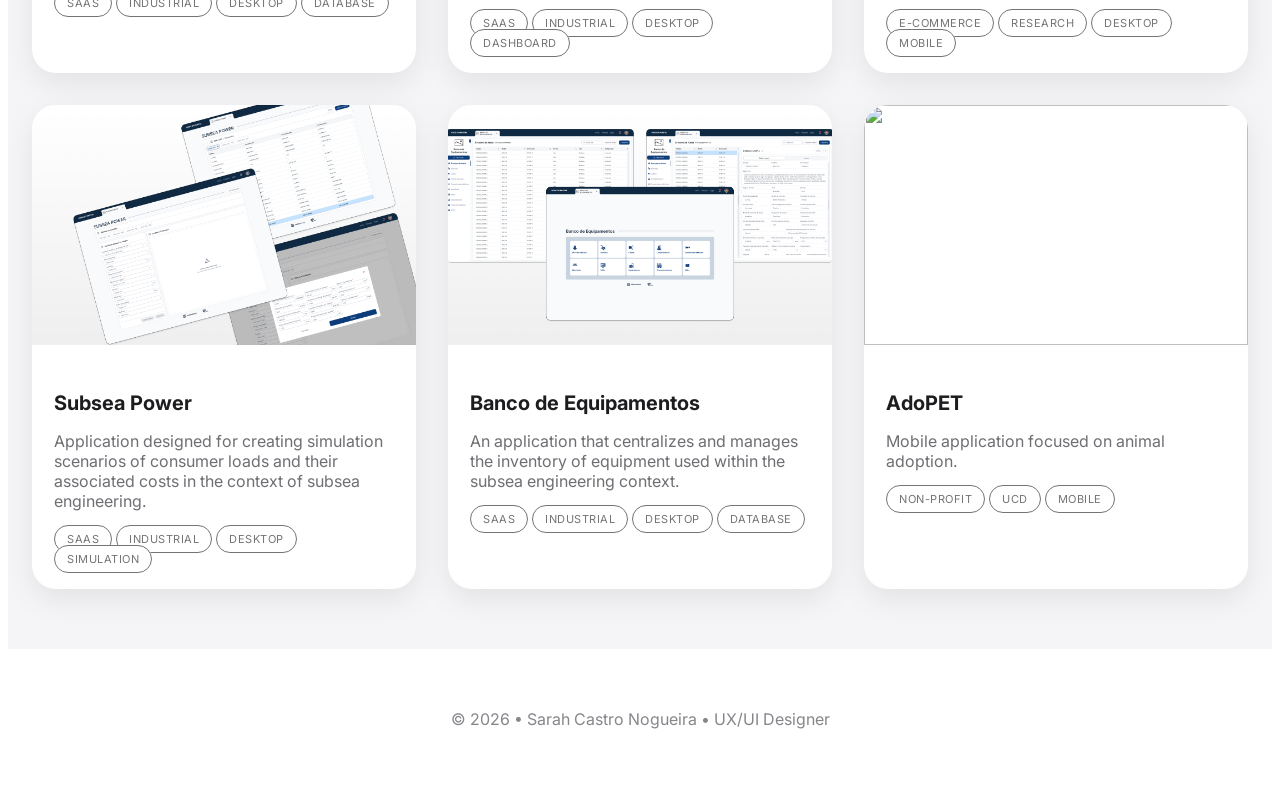
==== commit bd6e0727: "Update index.html" ====
--- a/index.html
+++ b/index.html
@@ -52,6 +52,22 @@
     <h2 class="section-title" data-i18n="projects"></h2>
 
     <div class="projects-grid">
+
+      <div class="card">
+        <a href="https://www.figma.com/proto/NJnjLBftDv7B8XR4cuwBN4/Portfolio---Sarah-Castro-Nogueira?node-id=940-159614&p=f&viewport=3181%2C1980%2C0.18&t=BX6kTy74sWGeYpNb-1&scaling=min-zoom&content-scaling=fixed&starting-point-node-id=908%3A22243&page-id=59%3A26829" target="_blank">
+          <img src="project-insumos.png">
+        </a>
+        <div class="card-content">
+          <h3 data-i18n="proj6_title"></h3>
+          <p data-i18n="proj6_desc"></p>
+          <div class="tags">
+            <span class="tag">SaaS</span>
+  <span class="tag">Industrial</span>
+             <span class="tag">Desktop</span>
+  <span class="tag">Database</span>
+</div>
+        </div>
+      </div>
 
       <div class="card">
         <a href="https://www.figma.com/proto/NJnjLBftDv7B8XR4cuwBN4/Portfolio---Sarah-Castro-Nogueira?page-id=55%3A22857&node-id=567-23950&p=f&viewport=1356%2C630%2C0.16&t=QEoSPjgfVkLQR8lM-1&scaling=min-zoom&content-scaling=fixed&starting-point-node-id=567%3A23950&show-proto-sidebar=1" target="_blank">
--- a/style.css
+++ b/style.css
@@ -86,6 +86,7 @@
   cursor: pointer;
   font-size: 15px;
       font-weight: 500;
+    font-family: inherit;
   border-radius: 999px;
 }
 
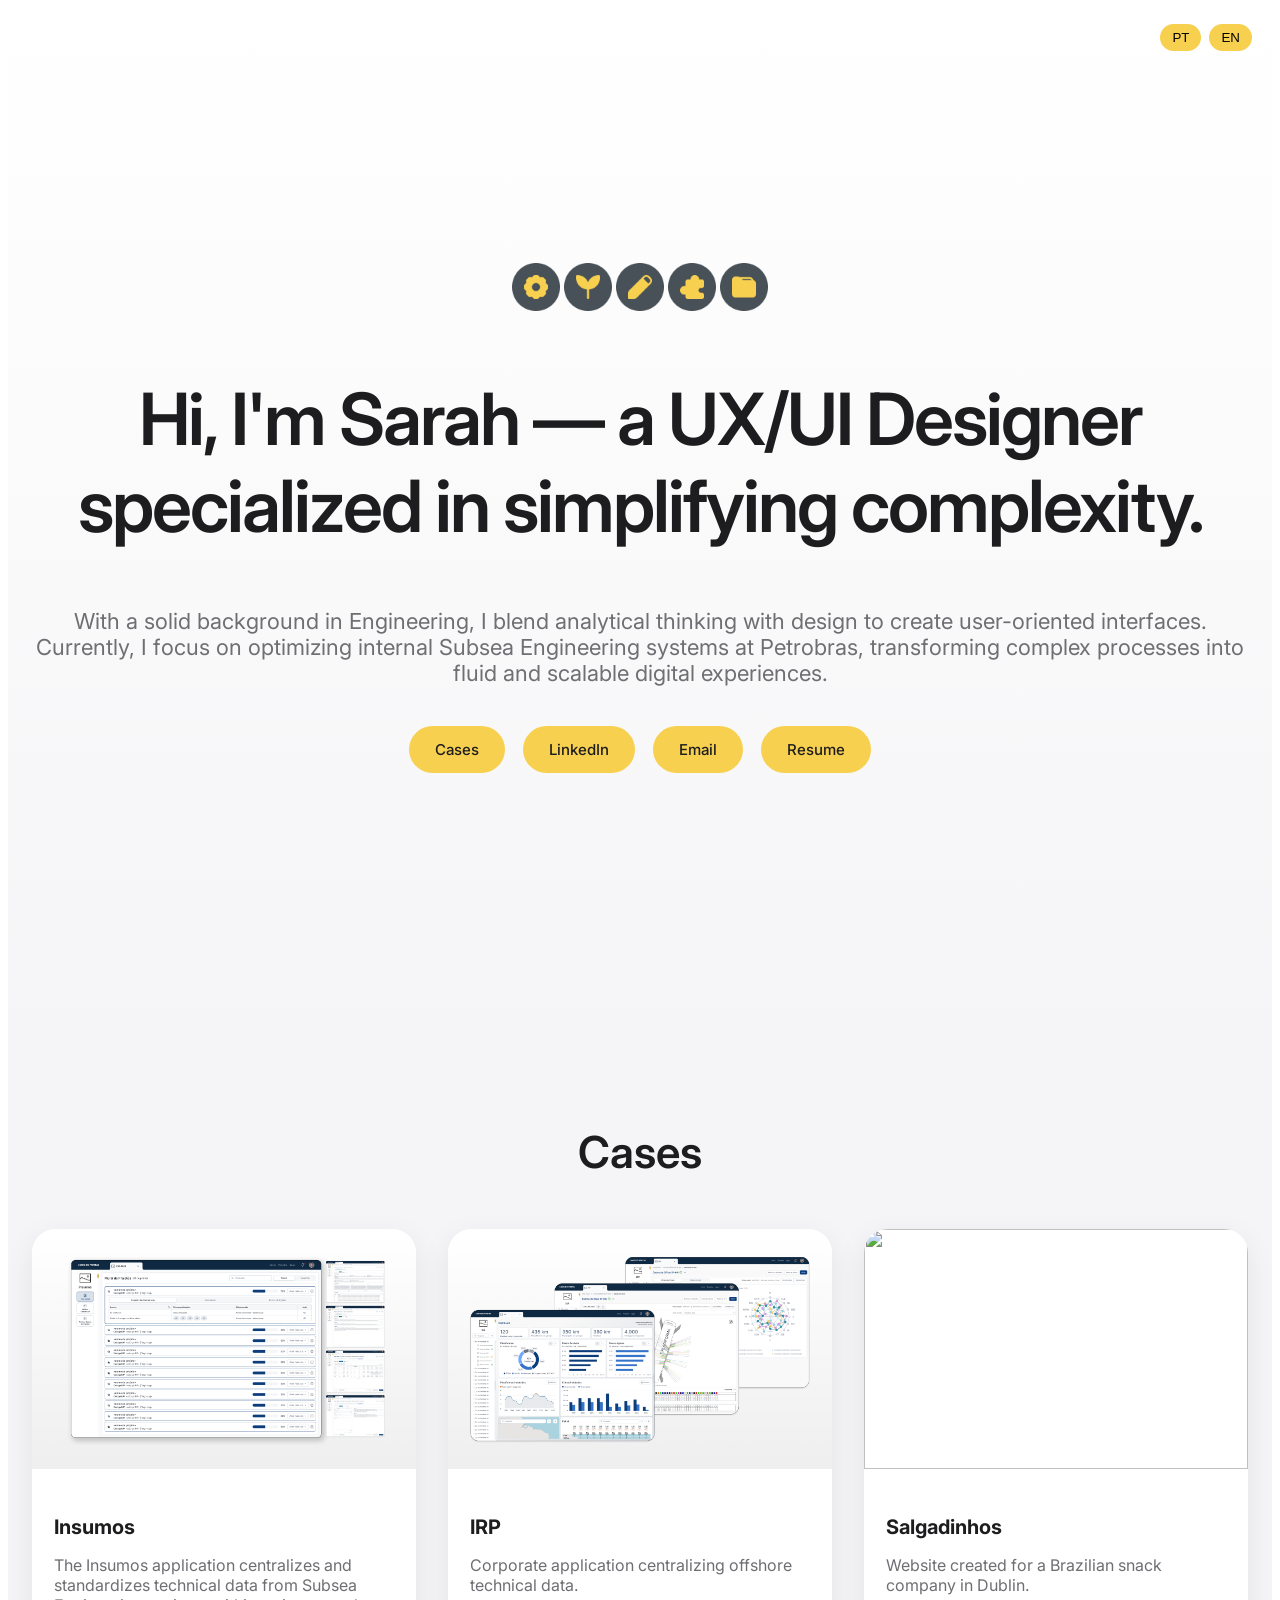
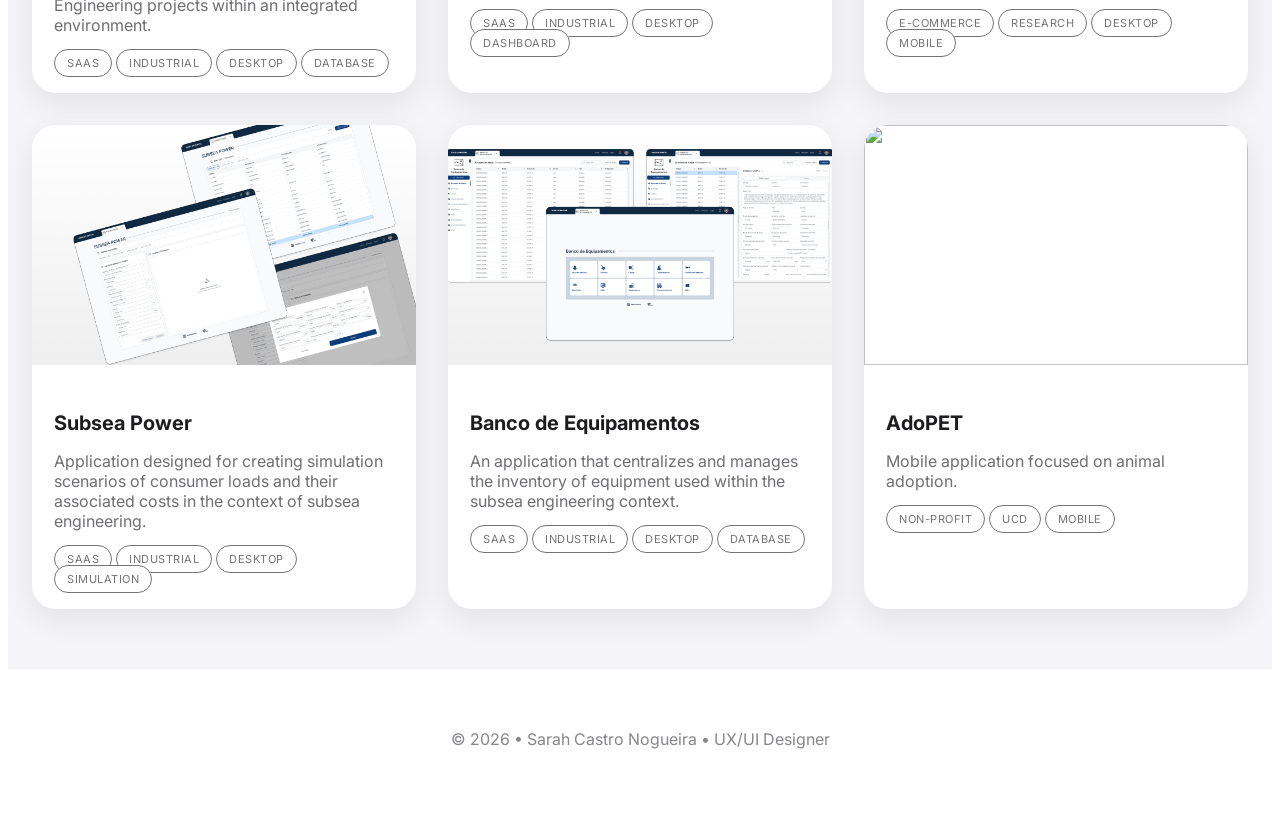
==== commit 83f78238: "Update index.html" ====
--- a/index.html
+++ b/index.html
@@ -175,7 +175,7 @@
     proj5_title: "IRP",
     proj5_desc: "Corporate application centralizing offshore technical data.",
     proj6_title: "Insumos",
-    proj6_desc: "Text",
+    proj6_desc: "The Insumos application centralizes and standardizes technical data from Subsea Engineering projects within an integrated environment.",
     proj8_title: "Painel de Tecnologias",
     proj8_desc: "Text",
   },
@@ -198,7 +198,7 @@
     proj5_title: "IRP",
     proj5_desc: "Aplicação corporativa para centralização de dados técnicos offshore.",
     proj6_title: "Insumos",
-    proj6_desc: "Texto",
+    proj6_desc: "A aplicação Insumos centraliza e padroniza dados técnicos de projetos de Engenharia Submarina em um ambiente integrado.",
     proj7_title: "Módulo Conceitual",
     proj7_desc: "Texto",
     proj8_title: "Painel de Tecnologias",
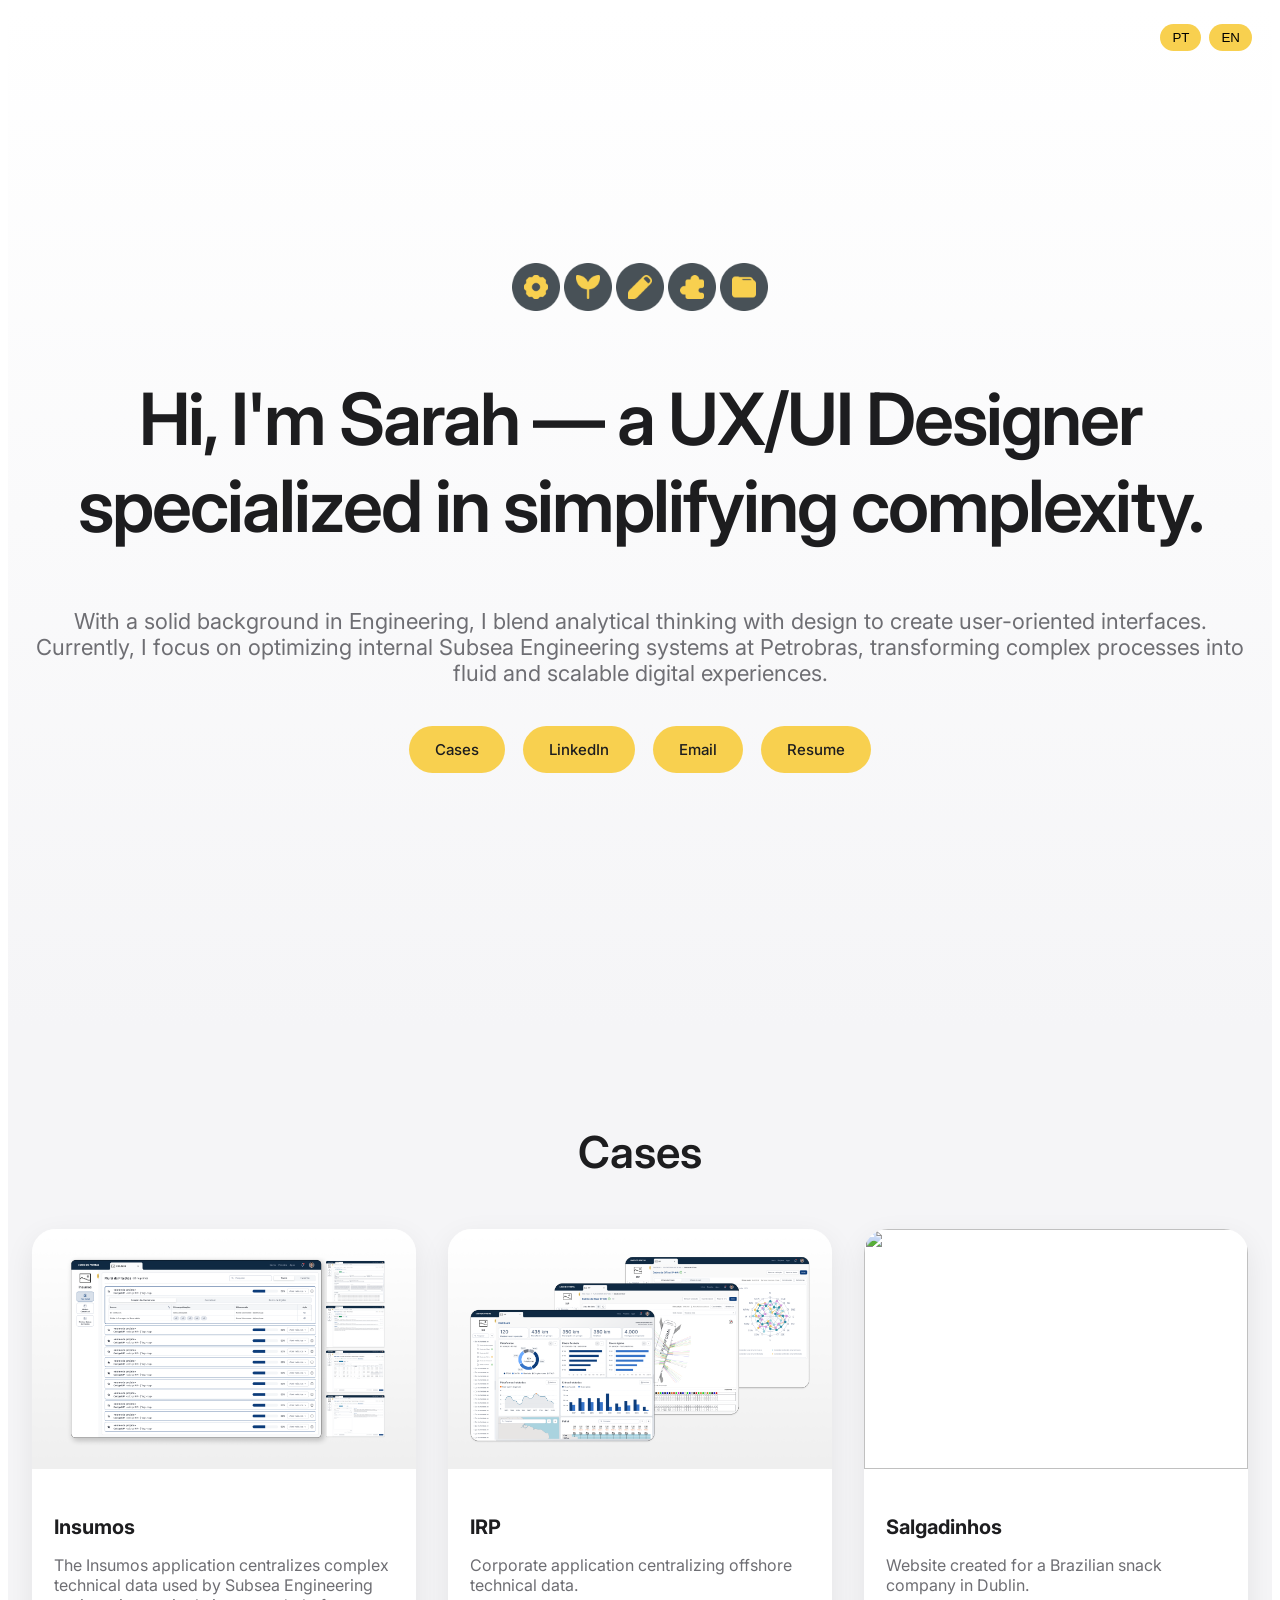
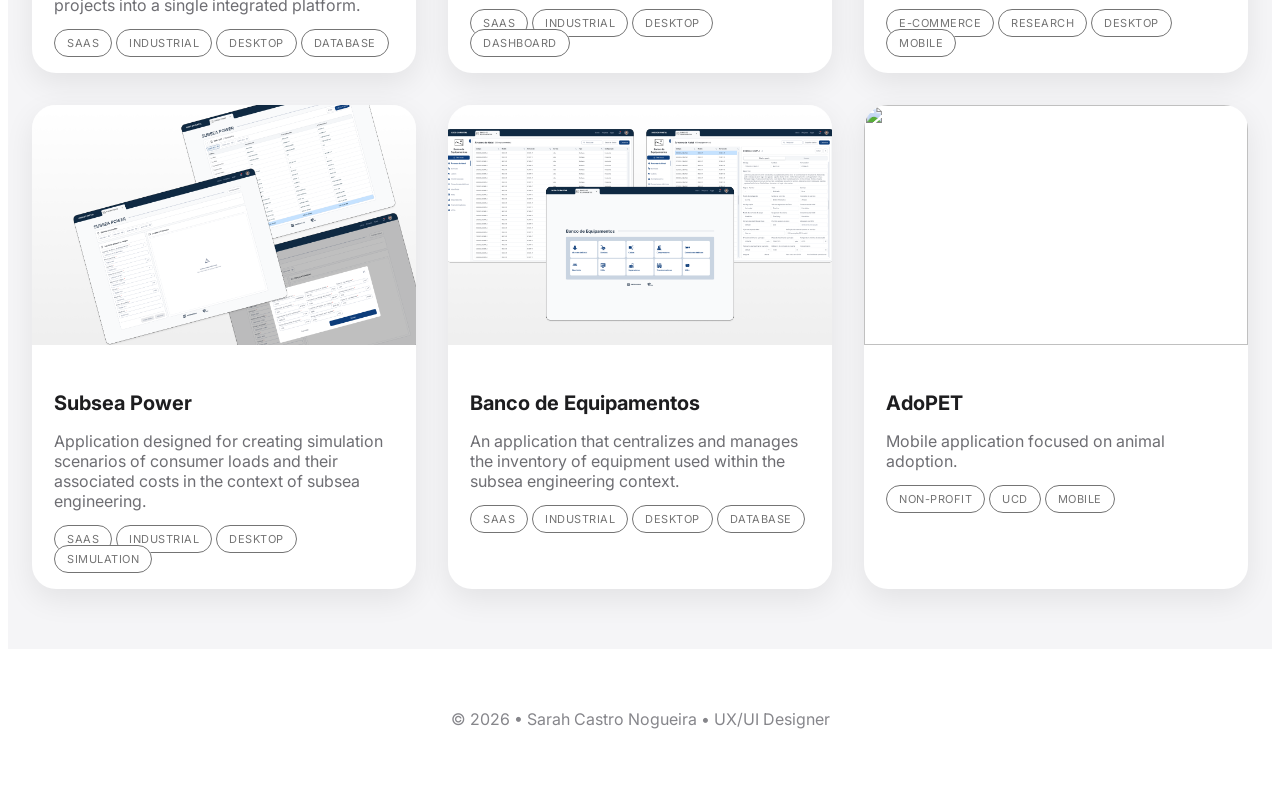
==== commit 7f1d4606: "Update index.html" ====
--- a/index.html
+++ b/index.html
@@ -175,7 +175,7 @@
     proj5_title: "IRP",
     proj5_desc: "Corporate application centralizing offshore technical data.",
     proj6_title: "Insumos",
-    proj6_desc: "The Insumos application centralizes and standardizes technical data from Subsea Engineering projects within an integrated environment.",
+    proj6_desc: "The Insumos application centralizes complex technical data used by Subsea Engineering projects into a single integrated platform.",
     proj8_title: "Painel de Tecnologias",
     proj8_desc: "Text",
   },
@@ -198,7 +198,7 @@
     proj5_title: "IRP",
     proj5_desc: "Aplicação corporativa para centralização de dados técnicos offshore.",
     proj6_title: "Insumos",
-    proj6_desc: "A aplicação Insumos centraliza e padroniza dados técnicos de projetos de Engenharia Submarina em um ambiente integrado.",
+    proj6_desc: "A aplicação Insumos centraliza dados técnicos complexos que são consumidos pelos projetos de Engenharia Submarina em uma única plataforma integrada.",
     proj7_title: "Módulo Conceitual",
     proj7_desc: "Texto",
     proj8_title: "Painel de Tecnologias",
